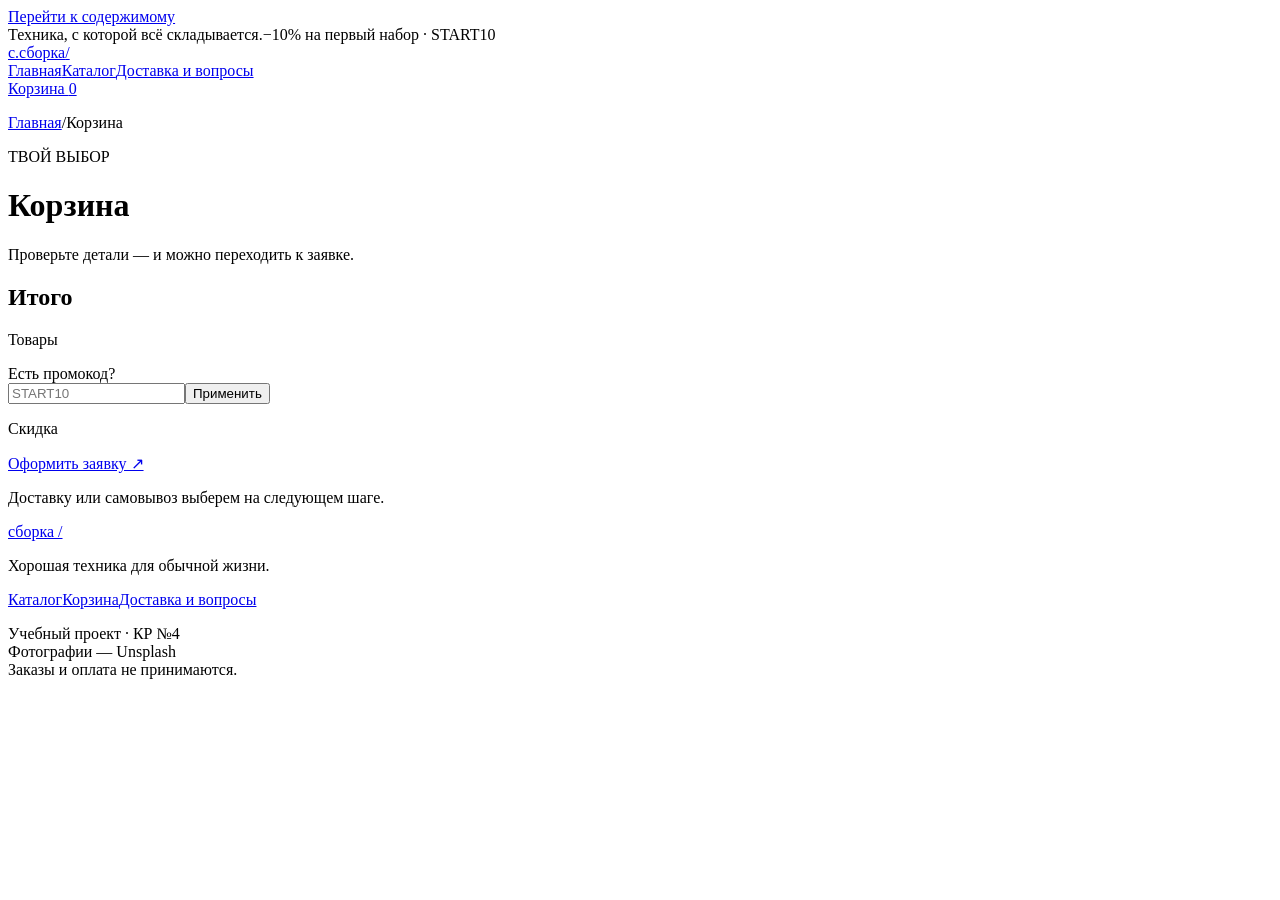
==== cart.html @ 841d9250 "Добавить шесть страниц магазина Сборка и описание КР4" ====
<!doctype html>
<html lang="ru">
  <head>
    <meta charset="utf-8" />
    <meta name="viewport" content="width=device-width, initial-scale=1" />
    <meta
      name="description"
      content="Сборка — техника для учёбы, работы и отдыха. Корзина."
    />
    <title>Корзина — Сборка</title>
    <link rel="stylesheet" href="css/style.css" />
    <link rel="stylesheet" href="css/responsive.css" />
    <script src="js/data.js" defer></script>
    <script src="js/cart.js" defer></script>
    <script src="js/catalog.js" defer></script>
    <script src="js/modal.js" defer></script>
    <script src="js/validation.js" defer></script>
    <script src="js/main.js" defer></script>
  </head>
  <body>
    <a class="skip-link" href="#main-content">Перейти к содержимому</a>
    <div class="topbar">
      <div class="container">
        <span>Техника, с которой всё складывается.</span
        ><span>−10% на первый набор · START10</span>
      </div>
    </div>
    <header class="site-header">
      <div class="container header-inner">
        <a class="brand" href="index.html"
          ><span class="brand-mark">с.</span>сборка<span class="brand-dot"
            >/</span
          ></a
        ><button
          class="menu-toggle secondary"
          type="button"
          aria-expanded="false"
          aria-controls="site-menu"
          hidden
        >
          Меню
        </button>
        <nav id="site-menu" aria-label="Основная навигация">
          <a href="index.html">Главная</a><a href="catalog.html">Каталог</a
          ><a href="contacts.html">Доставка и вопросы</a>
        </nav>
        <a class="cart-link" href="cart.html"
          >Корзина <span class="cart-count">0</span></a
        >
      </div>
    </header>
    <main class="container" id="main-content" tabindex="-1">
      <p class="breadcrumbs">
        <a href="index.html">Главная</a><span>/</span>Корзина
      </p>
      <noscript
        ><p class="notice">
          Для каталога и корзины включите JavaScript в браузере.
        </p></noscript
      >
      <div class="page-heading">
        <p class="eyebrow">ТВОЙ ВЫБОР</p>
        <h1>Корзина</h1>
        <p>Проверьте детали — и можно переходить к заявке.</p>
      </div>
      <div class="checkout-layout">
        <section id="cart-items" aria-label="Товары в корзине"></section>
        <aside class="summary" id="cart-summary">
          <h2>Итого</h2>
          <p class="summary-line">
            <span>Товары</span><strong id="subtotal"></strong>
          </p>
          <label for="promo">Есть промокод?</label>
          <div class="promo-row">
            <input id="promo" placeholder="START10" /><button
              class="button secondary"
              id="apply-promo"
              type="button"
            >
              Применить
            </button>
          </div>
          <p id="promo-message" role="status"></p>
          <p class="summary-line">
            <span>Скидка</span><strong id="discount"></strong>
          </p>
          <p class="total" id="cart-total"></p>
          <a class="button wide" href="order.html">Оформить заявку ↗</a>
          <p class="muted small">
            Доставку или самовывоз выберем на следующем шаге.
          </p>
        </aside>
      </div>
    </main>
    <footer>
      <div class="container footer-grid">
        <div>
          <a class="brand" href="index.html">сборка /</a>
          <p>Хорошая техника для обычной жизни.</p>
        </div>
        <div>
          <a href="catalog.html">Каталог</a><a href="cart.html">Корзина</a
          ><a href="contacts.html">Доставка и вопросы</a>
        </div>
        <p class="small muted">
          Учебный проект · КР №4<br />Фотографии — Unsplash<br />Заказы и оплата
          не принимаются.
        </p>
      </div>
    </footer>
    <div class="toast" id="toast" role="status" hidden></div>
    <dialog id="quick-view" aria-labelledby="quick-title">
      <button
        class="close-dialog secondary"
        type="button"
        aria-label="Закрыть просмотр"
      >
        ×
      </button>
      <div id="quick-content"></div>
    </dialog>
  </body>
</html>
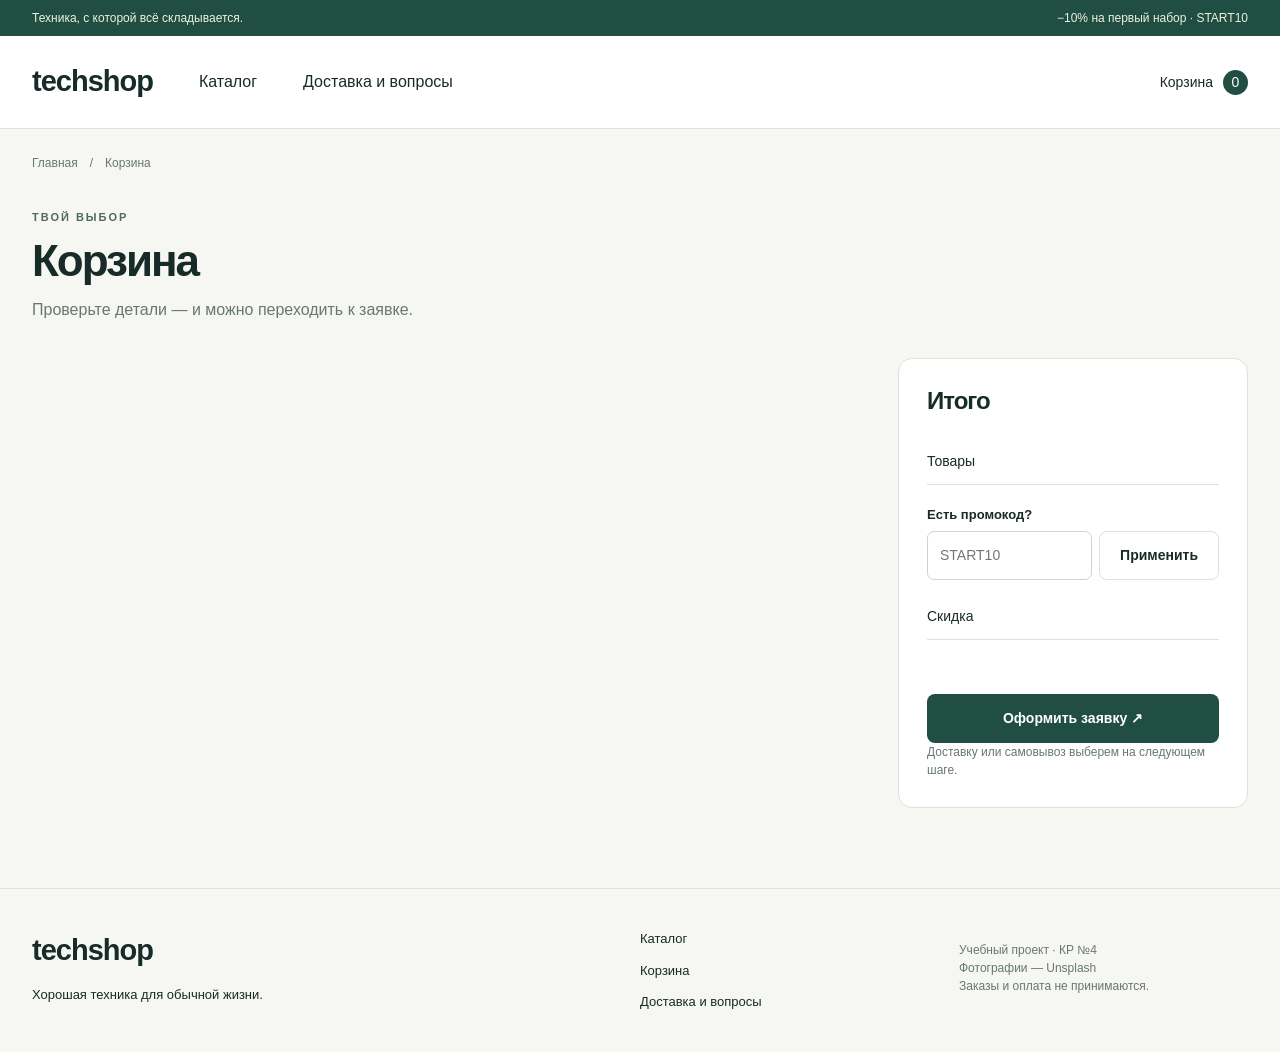
==== commit d7c02d3e: "Переименовать магазин в techshop" ====
--- a/cart.html
+++ b/cart.html
@@ -1,123 +1,109 @@
-<!doctype html>
-<html lang="ru">
-  <head>
-    <meta charset="utf-8" />
-    <meta name="viewport" content="width=device-width, initial-scale=1" />
-    <meta
-      name="description"
-      content="Сборка — техника для учёбы, работы и отдыха. Корзина."
-    />
-    <title>Корзина — Сборка</title>
-    <link rel="stylesheet" href="css/style.css" />
-    <link rel="stylesheet" href="css/responsive.css" />
-    <script src="js/data.js" defer></script>
-    <script src="js/cart.js" defer></script>
-    <script src="js/catalog.js" defer></script>
-    <script src="js/modal.js" defer></script>
-    <script src="js/validation.js" defer></script>
-    <script src="js/main.js" defer></script>
-  </head>
-  <body>
-    <a class="skip-link" href="#main-content">Перейти к содержимому</a>
-    <div class="topbar">
-      <div class="container">
-        <span>Техника, с которой всё складывается.</span
-        ><span>−10% на первый набор · START10</span>
-      </div>
-    </div>
-    <header class="site-header">
-      <div class="container header-inner">
-        <a class="brand" href="index.html"
-          ><span class="brand-mark">с.</span>сборка<span class="brand-dot"
-            >/</span
-          ></a
-        ><button
-          class="menu-toggle secondary"
-          type="button"
-          aria-expanded="false"
-          aria-controls="site-menu"
-          hidden
-        >
-          Меню
-        </button>
-        <nav id="site-menu" aria-label="Основная навигация">
-          <a href="index.html">Главная</a><a href="catalog.html">Каталог</a
-          ><a href="contacts.html">Доставка и вопросы</a>
-        </nav>
-        <a class="cart-link" href="cart.html"
-          >Корзина <span class="cart-count">0</span></a
-        >
-      </div>
-    </header>
-    <main class="container" id="main-content" tabindex="-1">
-      <p class="breadcrumbs">
-        <a href="index.html">Главная</a><span>/</span>Корзина
-      </p>
-      <noscript
-        ><p class="notice">
-          Для каталога и корзины включите JavaScript в браузере.
-        </p></noscript
-      >
-      <div class="page-heading">
-        <p class="eyebrow">ТВОЙ ВЫБОР</p>
-        <h1>Корзина</h1>
-        <p>Проверьте детали — и можно переходить к заявке.</p>
-      </div>
-      <div class="checkout-layout">
-        <section id="cart-items" aria-label="Товары в корзине"></section>
-        <aside class="summary" id="cart-summary">
-          <h2>Итого</h2>
-          <p class="summary-line">
-            <span>Товары</span><strong id="subtotal"></strong>
-          </p>
-          <label for="promo">Есть промокод?</label>
-          <div class="promo-row">
-            <input id="promo" placeholder="START10" /><button
-              class="button secondary"
-              id="apply-promo"
-              type="button"
-            >
-              Применить
-            </button>
-          </div>
-          <p id="promo-message" role="status"></p>
-          <p class="summary-line">
-            <span>Скидка</span><strong id="discount"></strong>
-          </p>
-          <p class="total" id="cart-total"></p>
-          <a class="button wide" href="order.html">Оформить заявку ↗</a>
-          <p class="muted small">
-            Доставку или самовывоз выберем на следующем шаге.
-          </p>
-        </aside>
-      </div>
-    </main>
-    <footer>
-      <div class="container footer-grid">
-        <div>
-          <a class="brand" href="index.html">сборка /</a>
-          <p>Хорошая техника для обычной жизни.</p>
-        </div>
-        <div>
-          <a href="catalog.html">Каталог</a><a href="cart.html">Корзина</a
-          ><a href="contacts.html">Доставка и вопросы</a>
-        </div>
-        <p class="small muted">
-          Учебный проект · КР №4<br />Фотографии — Unsplash<br />Заказы и оплата
-          не принимаются.
-        </p>
-      </div>
-    </footer>
-    <div class="toast" id="toast" role="status" hidden></div>
-    <dialog id="quick-view" aria-labelledby="quick-title">
-      <button
-        class="close-dialog secondary"
-        type="button"
-        aria-label="Закрыть просмотр"
-      >
-        ×
-      </button>
-      <div id="quick-content"></div>
-    </dialog>
-  </body>
-</html>
+<!doctype html>
+<html lang="ru">
+  <head>
+    <meta charset="utf-8" />
+    <meta name="viewport" content="width=device-width, initial-scale=1" />
+    <meta
+      name="description"
+      content="techshop — техника для учёбы, работы и отдыха. Корзина."
+    />
+    <title>Корзина — techshop</title>
+    <link rel="stylesheet" href="css/style.css" />
+    <link rel="stylesheet" href="css/responsive.css" />
+    <script src="js/data.js" defer></script>
+    <script src="js/cart.js" defer></script>
+    <script src="js/catalog.js" defer></script>
+    <script src="js/modal.js" defer></script>
+    <script src="js/validation.js" defer></script>
+    <script src="js/main.js?v=2" defer></script>
+  </head>
+  <body>
+    <a class="skip-link" href="#main-content">Перейти к содержимому</a>
+    <div class="topbar">
+      <div class="container">
+        <span>Техника, с которой всё складывается.</span
+        ><span>−10% на первый набор · START10</span>
+      </div>
+    </div>
+    <header class="site-header">
+      <div class="container header-inner">
+        <a class="brand" href="index.html">techshop</a><a href="catalog.html">Каталог</a
+          ><a href="contacts.html">Доставка и вопросы</a>
+        </nav>
+        <a class="cart-link" href="cart.html"
+          >Корзина <span class="cart-count">0</span></a
+        >
+      </div>
+    </header>
+    <main class="container" id="main-content" tabindex="-1">
+      <p class="breadcrumbs">
+        <a href="index.html">Главная</a><span>/</span>Корзина
+      </p>
+      <noscript
+        ><p class="notice">
+          Для каталога и корзины включите JavaScript в браузере.
+        </p></noscript
+      >
+      <div class="page-heading">
+        <p class="eyebrow">ТВОЙ ВЫБОР</p>
+        <h1>Корзина</h1>
+        <p>Проверьте детали — и можно переходить к заявке.</p>
+      </div>
+      <div class="checkout-layout">
+        <section id="cart-items" aria-label="Товары в корзине"></section>
+        <aside class="summary" id="cart-summary">
+          <h2>Итого</h2>
+          <p class="summary-line">
+            <span>Товары</span><strong id="subtotal"></strong>
+          </p>
+          <label for="promo">Есть промокод?</label>
+          <div class="promo-row">
+            <input id="promo" placeholder="START10" /><button
+              class="button secondary"
+              id="apply-promo"
+              type="button"
+            >
+              Применить
+            </button>
+          </div>
+          <p id="promo-message" role="status"></p>
+          <p class="summary-line">
+            <span>Скидка</span><strong id="discount"></strong>
+          </p>
+          <p class="total" id="cart-total"></p>
+          <a class="button wide" href="order.html">Оформить заявку ↗</a>
+          <p class="muted small">
+            Доставку или самовывоз выберем на следующем шаге.
+          </p>
+        </aside>
+      </div>
+    </main>
+    <footer>
+      <div class="container footer-grid">
+        <div>
+          <a class="brand" href="index.html">techshop</a>
+          <p>Хорошая техника для обычной жизни.</p>
+        </div>
+        <div>
+          <a href="catalog.html">Каталог</a><a href="cart.html">Корзина</a
+          ><a href="contacts.html">Доставка и вопросы</a>
+        </div>
+        <p class="small muted">
+          Учебный проект · КР №4<br />Фотографии — Unsplash<br />Заказы и оплата
+          не принимаются.
+        </p>
+      </div>
+    </footer>
+    <div class="toast" id="toast" role="status" hidden></div>
+    <dialog id="quick-view" aria-labelledby="quick-title">
+      <button
+        class="close-dialog secondary"
+        type="button"
+        aria-label="Закрыть просмотр"
+      >
+        ×
+      </button>
+      <div id="quick-content"></div>
+    </dialog>
+  </body>
+</html>
--- a/css/style.css
+++ b/css/style.css
@@ -0,0 +1,770 @@
+/* Новое оформление магазина; адаптивные сетки вынесены в responsive.css, как в КР3. */
+:root {
+  --ink: #172b29;
+  --muted: #687771;
+  --green: #204e43;
+  --lime: #e2f1aa;
+  --line: #dce3df;
+  --bg: #f6f7f3;
+  --white: #fff;
+  --radius: 14px;
+}
+* {
+  box-sizing: border-box;
+}
+body {
+  margin: 0;
+  background: var(--bg);
+  color: var(--ink);
+  font:
+    16px/1.5 Arial,
+    sans-serif;
+}
+a {
+  color: inherit;
+  text-decoration: none;
+}
+button,
+input,
+select,
+textarea {
+  font: inherit;
+}
+button,
+a,
+input,
+select,
+textarea {
+  touch-action: manipulation;
+}
+button {
+  cursor: pointer;
+}
+img {
+  display: block;
+  max-width: 100%;
+  height: auto;
+}
+h1,
+h2,
+h3,
+p {
+  margin: 0;
+}
+h1 {
+  font-size: clamp(36px, 5vw, 64px);
+  line-height: 1.04;
+  letter-spacing: -2px;
+}
+h2 {
+  font-size: 32px;
+  line-height: 1.15;
+  letter-spacing: -1px;
+}
+h3 {
+  font-size: 18px;
+  line-height: 1.3;
+}
+p + p {
+  margin-top: 14px;
+}
+.container {
+  width: min(1240px, calc(100% - 64px));
+  margin: auto;
+}
+.topbar {
+  background: var(--green);
+  color: #edf3df;
+  font-size: 12px;
+  padding: 9px 0;
+}
+.topbar .container {
+  display: flex;
+  justify-content: space-between;
+  gap: 16px;
+}
+.site-header {
+  background: var(--white);
+  border-bottom: 1px solid var(--line);
+}
+.header-inner {
+  display: flex;
+  align-items: center;
+  gap: 46px;
+  min-height: 92px;
+}
+.brand {
+  display: flex;
+  align-items: center;
+  gap: 10px;
+  font-size: 29px;
+  font-weight: 800;
+  letter-spacing: -1px;
+}
+.brand-mark {
+  background: var(--green);
+  color: var(--lime);
+  width: 36px;
+  height: 36px;
+  border-radius: 9px;
+  text-align: center;
+  line-height: 32px;
+  font-size: 30px;
+}
+.brand-dot {
+  color: #86a98e;
+}
+nav {
+  display: flex;
+  gap: 28px;
+  font-size: 14px;
+}
+nav a {
+  padding: 12px 0;
+}
+nav a[aria-current],
+nav a:hover {
+  color: #307d5e;
+}
+nav a[aria-current] {
+  box-shadow: inset 0 -2px var(--green);
+}
+.cart-link {
+  margin-left: auto;
+  display: flex;
+  align-items: center;
+  gap: 10px;
+  font-size: 14px;
+}
+.cart-count {
+  background: var(--green);
+  color: white;
+  min-width: 25px;
+  text-align: center;
+  border-radius: 50%;
+  padding: 2px 6px;
+}
+.button,
+button.secondary {
+  display: inline-flex;
+  align-items: center;
+  justify-content: center;
+  gap: 24px;
+  border: 1px solid transparent;
+  background: var(--green);
+  color: white;
+  border-radius: 8px;
+  padding: 13px 20px;
+  font-size: 14px;
+  font-weight: 600;
+  min-height: 46px;
+}
+.button:hover {
+  background: #143b31;
+}
+.button:disabled {
+  background: #e3e8e4;
+  color: #65756b;
+  cursor: not-allowed;
+}
+.button.secondary,
+button.secondary {
+  border-color: var(--line);
+  background: white;
+  color: var(--ink);
+}
+.button.light {
+  background: var(--lime);
+  color: var(--ink);
+}
+.wide {
+  width: 100%;
+}
+.hero {
+  display: grid;
+  grid-template-columns: 1fr 1fr;
+  margin: 32px 0 0;
+  background: #e9edde;
+  border-radius: 20px;
+  overflow: hidden;
+  min-height: 480px;
+}
+.hero-copy {
+  padding: 54px 48px;
+  display: flex;
+  align-items: flex-start;
+  flex-direction: column;
+  gap: 24px;
+}
+.eyebrow {
+  font-size: 11px;
+  font-weight: bold;
+  letter-spacing: 2px;
+  color: #51695c;
+}
+.hero-copy > p:not(.eyebrow) {
+  color: #5a6b60;
+  font-size: 17px;
+}
+.hero-photo {
+  position: relative;
+  min-width: 0;
+}
+.hero-photo > img {
+  width: 100%;
+  height: 100%;
+  object-fit: cover;
+}
+.photo-caption {
+  position: absolute;
+  left: 28px;
+  right: 28px;
+  bottom: 28px;
+  background: #152922d9;
+  color: white;
+  padding: 18px 22px;
+  border: 1px solid #ffffff40;
+  border-radius: 10px;
+  display: grid;
+  gap: 6px;
+}
+.photo-caption span {
+  font-size: 10px;
+  letter-spacing: 2px;
+}
+.photo-caption strong {
+  font-size: 19px;
+}
+.hero-tags {
+  display: flex;
+  flex-wrap: wrap;
+  gap: 8px;
+  margin-top: auto;
+}
+.hero-tags span {
+  border: 1px solid #bdc9b7;
+  border-radius: 30px;
+  padding: 5px 12px;
+  font-size: 12px;
+}
+.category-strip {
+  display: grid;
+  grid-template-columns: repeat(4, 1fr);
+  border-bottom: 1px solid var(--line);
+}
+.category-strip a {
+  display: flex;
+  align-items: center;
+  gap: 12px;
+  padding: 27px 20px;
+  font-size: 12px;
+  border-right: 1px solid var(--line);
+  color: var(--muted);
+}
+.category-strip a:last-child {
+  border: 0;
+}
+.category-strip strong {
+  font-size: 15px;
+  color: var(--ink);
+  margin-right: auto;
+}
+.section {
+  margin: 64px 0;
+}
+.section-heading {
+  display: flex;
+  justify-content: space-between;
+  align-items: end;
+  margin-bottom: 24px;
+  gap: 20px;
+}
+.section-heading .eyebrow {
+  margin-bottom: 10px;
+}
+.section-heading > a {
+  font-size: 14px;
+  border-bottom: 1px solid var(--ink);
+  padding-bottom: 4px;
+}
+.products-grid {
+  display: grid;
+  gap: 20px;
+}
+.product-card {
+  min-width: 0;
+  background: white;
+  border: 1px solid var(--line);
+  border-radius: var(--radius);
+  overflow: hidden;
+  display: flex;
+  flex-direction: column;
+  transition: box-shadow 0.2s;
+}
+.product-card:hover {
+  box-shadow: 0 10px 25px #172b2910;
+}
+.card-photo {
+  height: 220px;
+  position: relative;
+  background: #e7ebe5;
+  overflow: hidden;
+}
+.card-photo img {
+  width: 100%;
+  height: 100%;
+  object-fit: cover;
+  transition: transform 0.3s;
+}
+.product-card:hover .card-photo img {
+  transform: scale(1.035);
+}
+.badge {
+  position: absolute;
+  left: 14px;
+  top: 14px;
+  background: #fffef1;
+  padding: 4px 10px;
+  border-radius: 5px;
+  font-size: 11px;
+  font-weight: bold;
+}
+.favorite {
+  position: absolute;
+  right: 12px;
+  top: 12px;
+  width: 35px;
+  height: 35px;
+  background: white;
+  border: 0;
+  border-radius: 50%;
+  font-size: 23px;
+  line-height: 1;
+  color: var(--ink);
+}
+.favorite[aria-pressed="true"] {
+  color: #9d3947;
+}
+.card-body {
+  padding: 20px;
+  display: flex;
+  flex-direction: column;
+  gap: 10px;
+  flex: 1;
+}
+.category-label {
+  color: var(--muted);
+  font-size: 11px;
+  text-transform: uppercase;
+  letter-spacing: 1px;
+}
+.stock {
+  font-size: 12px;
+  color: #397050;
+}
+.stock.unavailable {
+  color: #8d5d36;
+}
+.price {
+  font-size: 24px;
+  font-weight: bold;
+  letter-spacing: -1px;
+  margin-top: auto;
+  padding-top: 10px;
+}
+.card-actions {
+  display: flex;
+  gap: 8px;
+  align-items: center;
+}
+.card-actions .button {
+  flex: 1;
+  padding: 10px 14px;
+}
+.quick-button {
+  background: transparent;
+  border: 1px solid var(--line);
+  border-radius: 8px;
+  width: 44px;
+  min-height: 44px;
+  font-size: 20px;
+}
+.offer {
+  margin: 50px 0 70px;
+  background: var(--green);
+  color: white;
+  border-radius: 18px;
+  padding: 38px 44px;
+  display: flex;
+  justify-content: space-between;
+  align-items: center;
+  gap: 24px;
+}
+.offer .eyebrow {
+  color: var(--lime);
+  margin-bottom: 10px;
+}
+.offer p:not(.eyebrow) {
+  color: #d2dfd6;
+  margin-top: 12px;
+}
+.breadcrumbs {
+  font-size: 12px;
+  color: var(--muted);
+  padding: 25px 0;
+  display: flex;
+  gap: 12px;
+}
+.page-heading {
+  padding: 12px 0 36px;
+}
+.page-heading h1 {
+  font-size: 44px;
+  margin: 12px 0 15px;
+}
+.page-heading > p:last-child {
+  color: var(--muted);
+}
+.catalog-layout {
+  display: grid;
+  grid-template-columns: 230px minmax(0, 1fr);
+  gap: 32px;
+  margin-bottom: 70px;
+}
+.filters {
+  padding: 22px;
+  background: white;
+  border: 1px solid var(--line);
+  border-radius: var(--radius);
+  align-self: start;
+  display: grid;
+  gap: 14px;
+}
+.filters h2 {
+  font-size: 18px;
+  letter-spacing: 0;
+  margin-bottom: 8px;
+}
+label {
+  font-size: 13px;
+  font-weight: 600;
+  display: block;
+  margin-bottom: 7px;
+}
+input,
+select,
+textarea {
+  width: 100%;
+  border: 1px solid #cbd5ce;
+  border-radius: 7px;
+  background: white;
+  color: var(--ink);
+  padding: 12px;
+  min-width: 0;
+  font-size: 14px;
+}
+.check {
+  display: flex;
+  align-items: center;
+  gap: 10px;
+  font-weight: normal;
+  margin: 10px 0;
+}
+.check input {
+  width: 18px;
+  height: 18px;
+  accent-color: var(--green);
+  flex-shrink: 0;
+}
+.catalog-toolbar {
+  display: flex;
+  justify-content: space-between;
+  align-items: center;
+  gap: 20px;
+  margin-bottom: 22px;
+  font-size: 13px;
+  color: var(--muted);
+}
+.empty {
+  text-align: center;
+  padding: 60px 25px;
+  background: white;
+  border: 1px dashed #bac9bd;
+  border-radius: 14px;
+}
+.empty > span {
+  font-size: 40px;
+}
+.empty p {
+  color: var(--muted);
+  margin: 18px 0 24px;
+}
+.checkout-layout {
+  display: grid;
+  grid-template-columns: minmax(0, 1fr) 350px;
+  gap: 32px;
+  margin-bottom: 80px;
+  align-items: start;
+}
+.summary,
+.form-panel {
+  background: white;
+  border: 1px solid var(--line);
+  border-radius: var(--radius);
+  padding: 28px;
+}
+.summary h2,
+.form-panel h2 {
+  font-size: 24px;
+  margin-bottom: 24px;
+}
+.summary-line {
+  display: flex;
+  justify-content: space-between;
+  gap: 16px;
+  font-size: 14px;
+  padding: 12px 0;
+  border-bottom: 1px solid var(--line);
+}
+.total {
+  font-size: 32px;
+  font-weight: bold;
+  padding: 20px 0;
+}
+.small {
+  font-size: 12px;
+}
+.muted {
+  color: var(--muted);
+}
+.promo-row {
+  display: flex;
+  gap: 7px;
+}
+.summary > label {
+  margin-top: 20px;
+}
+#promo-message {
+  font-size: 12px;
+  margin-top: 8px;
+}
+.cart-row {
+  display: flex;
+  align-items: center;
+  gap: 22px;
+  background: white;
+  border: 1px solid var(--line);
+  border-radius: 12px;
+  padding: 18px;
+  margin-bottom: 14px;
+}
+.cart-row img {
+  width: 115px;
+  height: 100px;
+  object-fit: cover;
+  border-radius: 8px;
+}
+.cart-info {
+  flex: 1;
+}
+.cart-info h2 {
+  font-size: 18px;
+  letter-spacing: 0;
+}
+.quantity {
+  display: flex;
+  align-items: center;
+  gap: 10px;
+  margin-top: 12px;
+}
+.quantity button {
+  border: 1px solid var(--line);
+  background: white;
+  border-radius: 5px;
+  min-width: 32px;
+  min-height: 32px;
+}
+.remove {
+  background: transparent;
+  color: #8c4343;
+  border: 0;
+  text-decoration: underline;
+  font-size: 12px;
+}
+.form-grid {
+  display: grid;
+  grid-template-columns: 1fr 1fr;
+  gap: 18px;
+}
+.full {
+  grid-column: 1/-1;
+}
+.error {
+  color: #ad2939;
+  font-size: 12px;
+  min-height: 18px;
+  margin-top: 5px;
+}
+[aria-invalid="true"] {
+  border-color: #ad2939;
+}
+.form-panel .button {
+  margin-top: 16px;
+}
+.form-panel > .small {
+  margin-top: 15px;
+}
+.success {
+  padding: 20px;
+  background: #e9f3e0;
+  border-radius: 8px;
+  margin-top: 20px;
+}
+.notice {
+  padding: 20px;
+  background: #f6edd8;
+  border-radius: 8px;
+  margin: 20px 0;
+}
+.info-grid {
+  display: grid;
+  grid-template-columns: 1fr 1fr;
+  gap: 30px;
+  margin-bottom: 70px;
+}
+.faq details {
+  border-bottom: 1px solid var(--line);
+  padding: 20px 0;
+}
+.faq summary {
+  font-weight: bold;
+  cursor: pointer;
+}
+.faq p {
+  padding-top: 16px;
+  color: var(--muted);
+}
+footer {
+  border-top: 1px solid var(--line);
+  padding: 40px 0;
+  margin-top: 60px;
+}
+.footer-grid {
+  display: grid;
+  grid-template-columns: 2fr 1fr 1fr;
+  gap: 30px;
+  font-size: 13px;
+}
+.footer-grid > div:nth-child(2) {
+  display: flex;
+  flex-direction: column;
+  gap: 12px;
+}
+.footer-grid p {
+  margin-top: 12px;
+}
+.toast {
+  position: fixed;
+  bottom: 25px;
+  left: 50%;
+  transform: translateX(-50%);
+  z-index: 30;
+  background: var(--green);
+  color: white;
+  padding: 14px 24px;
+  border-radius: 10px;
+  box-shadow: 0 5px 30px #0003;
+  max-width: 90vw;
+  font-size: 14px;
+}
+dialog {
+  border: 1px solid var(--line);
+  border-radius: 20px;
+  padding: 35px;
+  width: min(780px, calc(100% - 30px));
+  max-height: 90vh;
+  overflow: auto;
+}
+dialog::backdrop {
+  background: #071c18aa;
+}
+.close-dialog {
+  float: right;
+  font-size: 24px !important;
+  padding: 3px 14px !important;
+  min-height: 40px !important;
+}
+.detail-layout {
+  display: grid;
+  grid-template-columns: 1.1fr 1fr;
+  gap: 40px;
+  align-items: start;
+  margin: 20px 0 50px;
+}
+.detail-layout > img {
+  width: 100%;
+  height: 470px;
+  object-fit: cover;
+  border-radius: 16px;
+}
+.detail-copy {
+  padding: 20px 0;
+}
+.detail-copy h1 {
+  font-size: 40px;
+  margin: 14px 0 20px;
+}
+.detail-copy h2 {
+  font-size: 29px;
+  margin: 10px 0 20px;
+}
+.detail-copy .price {
+  font-size: 34px;
+  margin: 15px 0;
+}
+.detail-copy > .button {
+  margin-top: 20px;
+}
+.specs {
+  margin: 24px 0;
+}
+.specs div {
+  display: flex;
+  justify-content: space-between;
+  gap: 20px;
+  border-bottom: 1px solid var(--line);
+  padding: 12px 0;
+  font-size: 13px;
+}
+.specs dt {
+  color: var(--muted);
+}
+.specs dd {
+  margin: 0;
+  text-align: right;
+}
+.skip-link {
+  position: absolute;
+  top: -80px;
+  left: 20px;
+  background: white;
+  padding: 14px;
+  z-index: 50;
+}
+.skip-link:focus {
+  top: 10px;
+}
+:focus-visible {
+  outline: 3px solid #ae681b;
+  outline-offset: 4px;
+}
+.sr-only {
+  position: absolute;
+  width: 1px;
+  height: 1px;
+  overflow: hidden;
+  clip-path: inset(50%);
+}
+[hidden] {
+  display: none !important;
+}
--- a/css/responsive.css
+++ b/css/responsive.css
@@ -0,0 +1,257 @@
+/* Развитие Mobile First сеток и меню из КР3. */
+.products-grid {
+  grid-template-columns: repeat(3, minmax(0, 1fr));
+}
+#featured {
+  grid-template-columns: repeat(4, minmax(0, 1fr));
+}
+.menu-toggle {
+  display: none !important;
+}
+@media (max-width: 1100px) {
+  .container {
+    width: calc(100% - 40px);
+  }
+  .hero-copy {
+    padding: 38px 30px;
+  }
+  .header-inner {
+    gap: 28px;
+  }
+  nav {
+    gap: 18px;
+  }
+  .products-grid {
+    grid-template-columns: repeat(2, minmax(0, 1fr));
+  }
+  #featured {
+    grid-template-columns: repeat(2, minmax(0, 1fr));
+  }
+  .category-strip a {
+    padding: 22px 10px;
+  }
+  .checkout-layout {
+    grid-template-columns: minmax(0, 1fr) 310px;
+  }
+}
+@media (max-width: 760px) {
+  .container {
+    width: calc(100% - 32px);
+  }
+  .topbar .container > span:first-child {
+    display: none;
+  }
+  .topbar .container {
+    justify-content: center;
+  }
+  .header-inner {
+    min-height: 78px;
+    flex-wrap: wrap;
+    gap: 16px;
+    padding: 16px 0;
+  }
+  .brand {
+    font-size: 25px;
+  }
+  .menu-toggle {
+    display: inline-flex !important;
+    margin-left: auto;
+    padding: 8px 12px !important;
+  }
+  .cart-link {
+    margin-left: 0;
+  }
+  nav {
+    order: 4;
+    width: 100%;
+    flex-direction: column;
+    gap: 0;
+  }
+  nav[hidden] {
+    display: none;
+  }
+  .hero {
+    grid-template-columns: 1fr;
+    margin-top: 20px;
+  }
+  .hero-copy {
+    padding: 32px 24px;
+    gap: 22px;
+  }
+  .hero-photo {
+    height: 310px;
+  }
+  .hero-tags {
+    margin-top: 8px;
+  }
+  .category-strip {
+    grid-template-columns: 1fr 1fr;
+  }
+  .category-strip a:nth-child(2) {
+    border: 0;
+  }
+  .section {
+    margin: 40px 0;
+  }
+  .section-heading {
+    align-items: center;
+  }
+  h2 {
+    font-size: 27px;
+  }
+  .offer {
+    padding: 28px;
+    flex-direction: column;
+    align-items: start;
+    margin: 35px 0;
+  }
+  .catalog-layout,
+  .checkout-layout,
+  .info-grid,
+  .detail-layout {
+    grid-template-columns: 1fr;
+    gap: 24px;
+  }
+  .filters {
+    grid-template-columns: 1fr 1fr;
+    gap: 12px;
+  }
+  .filters h2 {
+    grid-column: 1/-1;
+  }
+  .filters > label:not(.check) {
+    grid-column: 1/-1;
+    margin: 0;
+  }
+  .filters > input,
+  .filters > select {
+    grid-column: 1/-1;
+  }
+  .filters > .button {
+    grid-column: 1/-1;
+  }
+  .catalog-toolbar {
+    align-items: start;
+    flex-direction: column;
+    gap: 10px;
+  }
+  .catalog-toolbar > div {
+    width: 100%;
+  }
+  .page-heading h1 {
+    font-size: 36px;
+  }
+  .summary {
+    position: static;
+  }
+  .footer-grid {
+    grid-template-columns: 1fr 1fr;
+  }
+  .footer-grid > div:first-child {
+    grid-column: 1/-1;
+  }
+  .detail-layout > img {
+    height: 340px;
+  }
+  .detail-copy {
+    padding: 0;
+  }
+  .detail-copy h1 {
+    font-size: 34px;
+  }
+  .cart-row {
+    gap: 14px;
+    flex-wrap: wrap;
+  }
+  .cart-row img {
+    width: 85px;
+    height: 85px;
+  }
+  .form-grid {
+    grid-template-columns: 1fr;
+  }
+  .form-panel,
+  .summary {
+    padding: 22px;
+  }
+  .photo-caption {
+    left: 18px;
+    right: 18px;
+    bottom: 18px;
+  }
+}
+@media (max-width: 450px) {
+  .products-grid,
+  #featured {
+    grid-template-columns: 1fr;
+  }
+  .card-photo {
+    height: 250px;
+  }
+  .hero-photo {
+    height: 280px;
+  }
+  .form-grid {
+    gap: 12px;
+  }
+  .cart-count {
+    font-size: 12px;
+  }
+  .cart-link {
+    font-size: 12px;
+  }
+  .brand-mark {
+    display: none;
+  }
+  .section-heading > a {
+    font-size: 12px;
+  }
+  .hero-copy br {
+    display: none;
+  }
+  .detail-layout > img {
+    height: 290px;
+  }
+  .footer-grid {
+    grid-template-columns: 1fr;
+  }
+  .quantity button {
+    min-width: 40px;
+    min-height: 40px;
+  }
+}
+@media (prefers-reduced-motion: reduce) {
+  *,
+  *::before,
+  *::after {
+    transition: none !important;
+    scroll-behavior: auto !important;
+  }
+}
+.hero {
+  height: 490px;
+}
+.hero h1 {
+  font-size: 56px;
+}
+.card-body h2 {
+  font-size: 18px;
+  letter-spacing: 0;
+  line-height: 1.3;
+}
+@media (max-width: 760px) {
+  .hero {
+    height: auto;
+  }
+  .hero h1 {
+    font-size: 44px;
+  }
+}
+@media (max-width: 450px) {
+  .hero h1 {
+    font-size: 40px;
+  }
+}
+[hidden] {
+  display: none !important;
+}
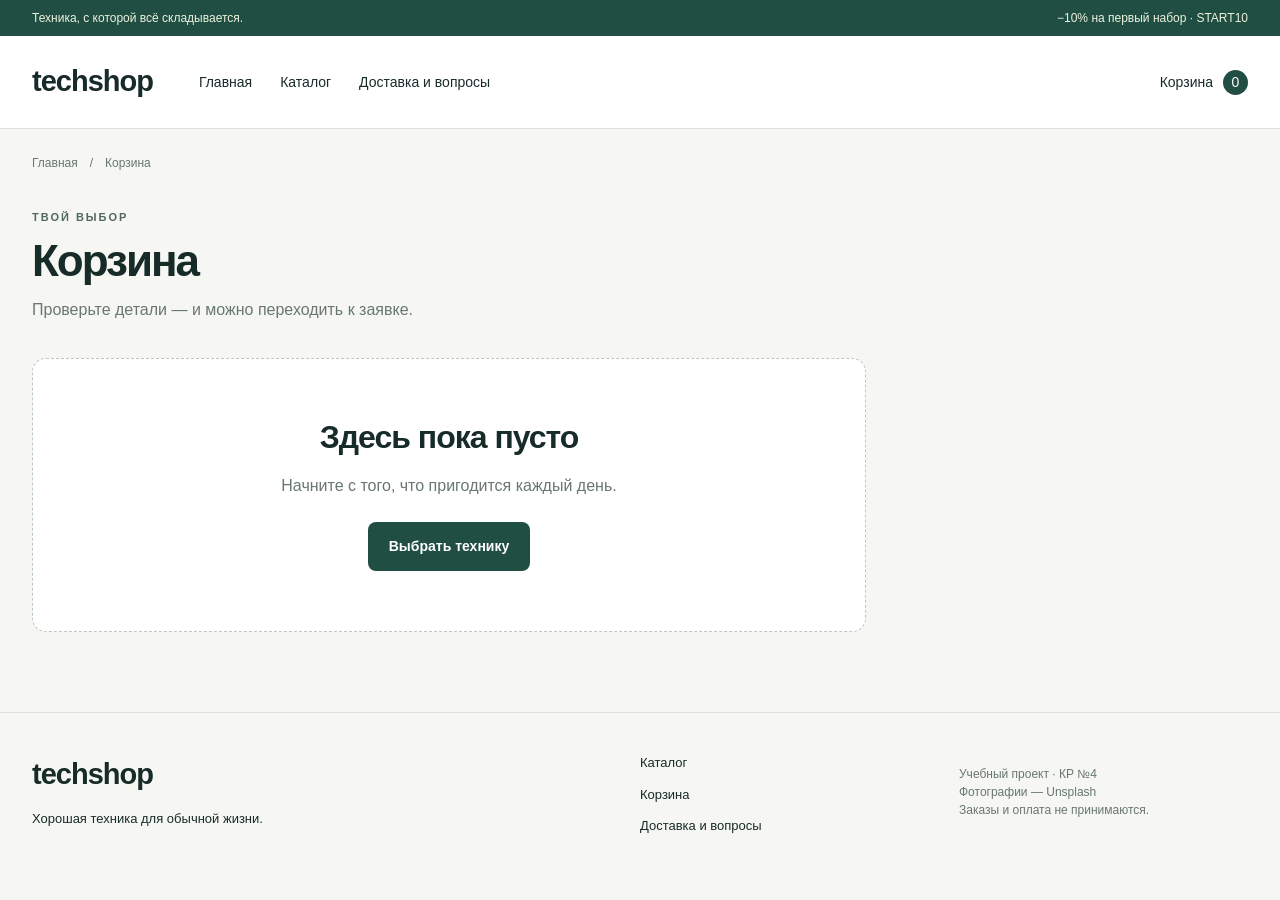
==== commit 0a15ff4d: "Сохранить меню и навигацию при замене логотипа" ====
--- a/cart.html
+++ b/cart.html
@@ -27,7 +27,17 @@
     </div>
     <header class="site-header">
       <div class="container header-inner">
-        <a class="brand" href="index.html">techshop</a><a href="catalog.html">Каталог</a
+        <a class="brand" href="index.html">techshop</a><button
+          class="menu-toggle secondary"
+          type="button"
+          aria-expanded="false"
+          aria-controls="site-menu"
+          hidden
+        >
+          Меню
+        </button>
+        <nav id="site-menu" aria-label="Основная навигация">
+          <a href="index.html">Главная</a><a href="catalog.html">Каталог</a
           ><a href="contacts.html">Доставка и вопросы</a>
         </nav>
         <a class="cart-link" href="cart.html"
